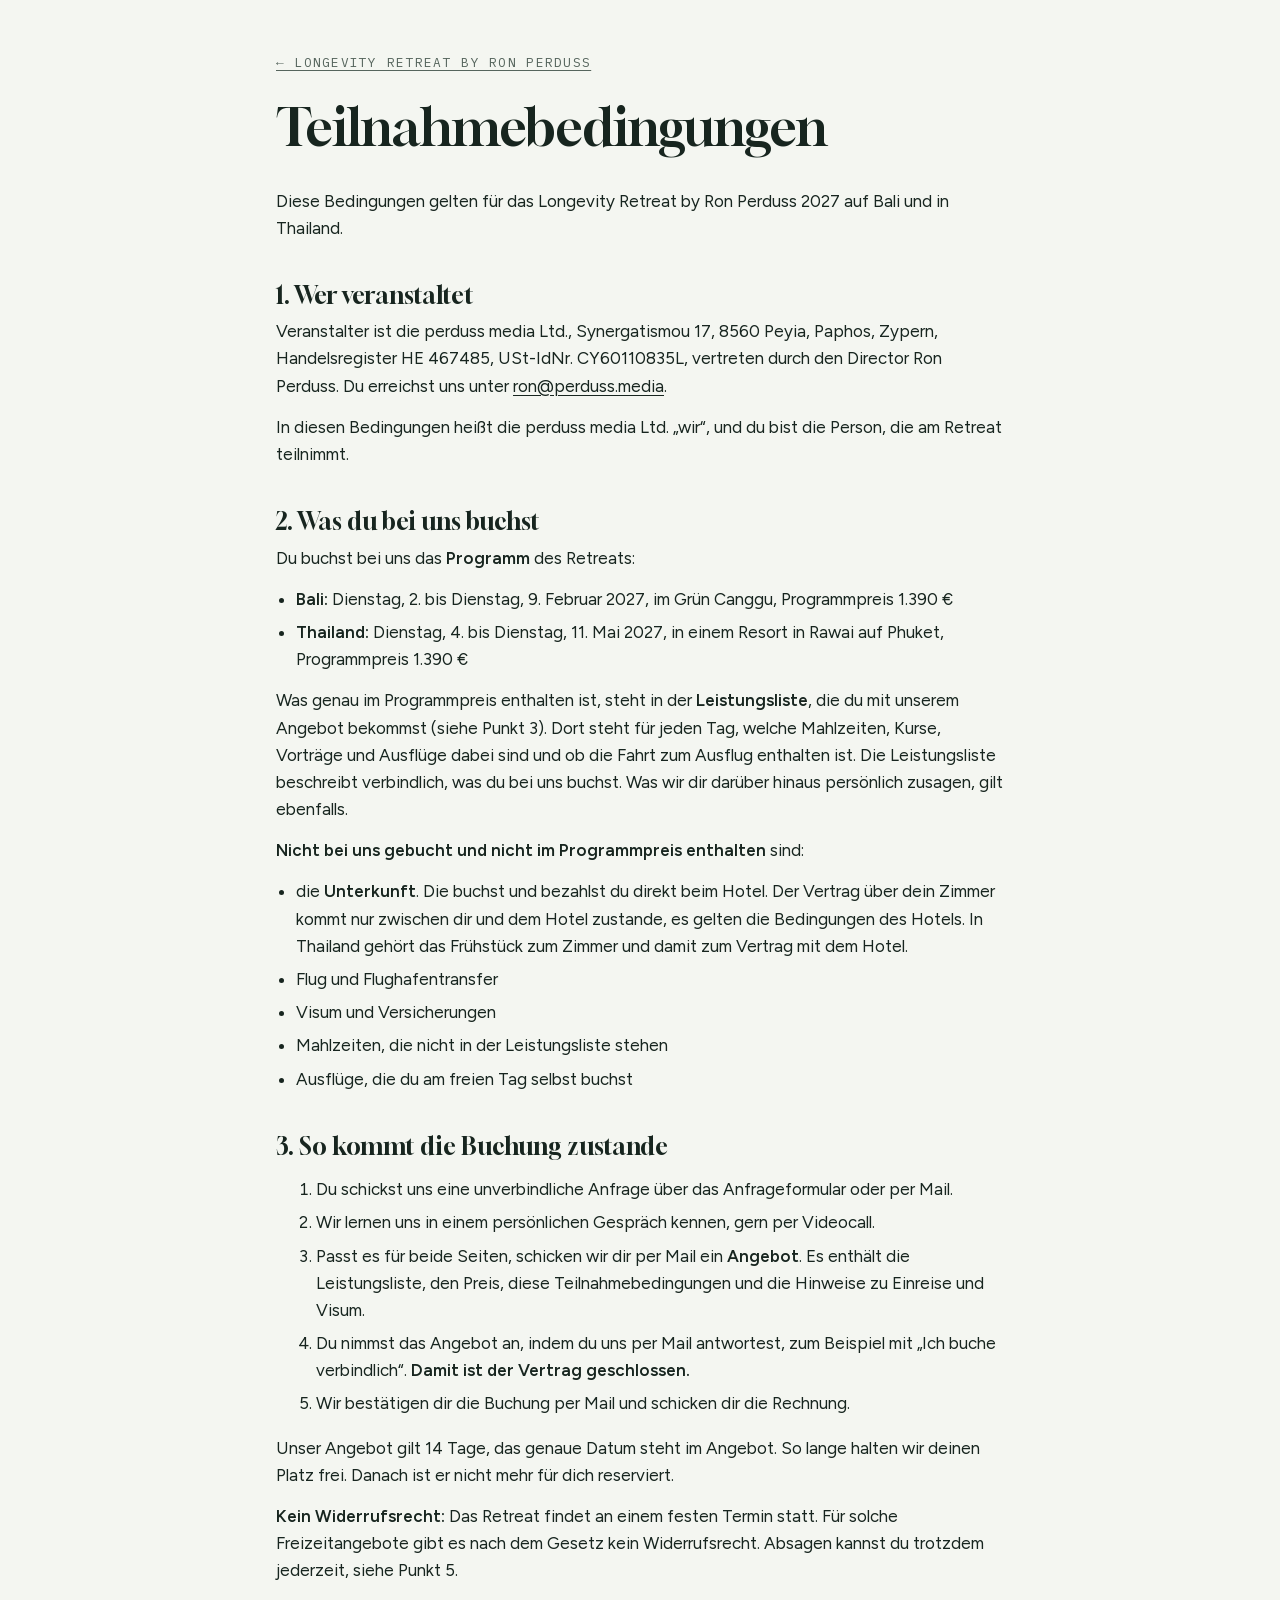
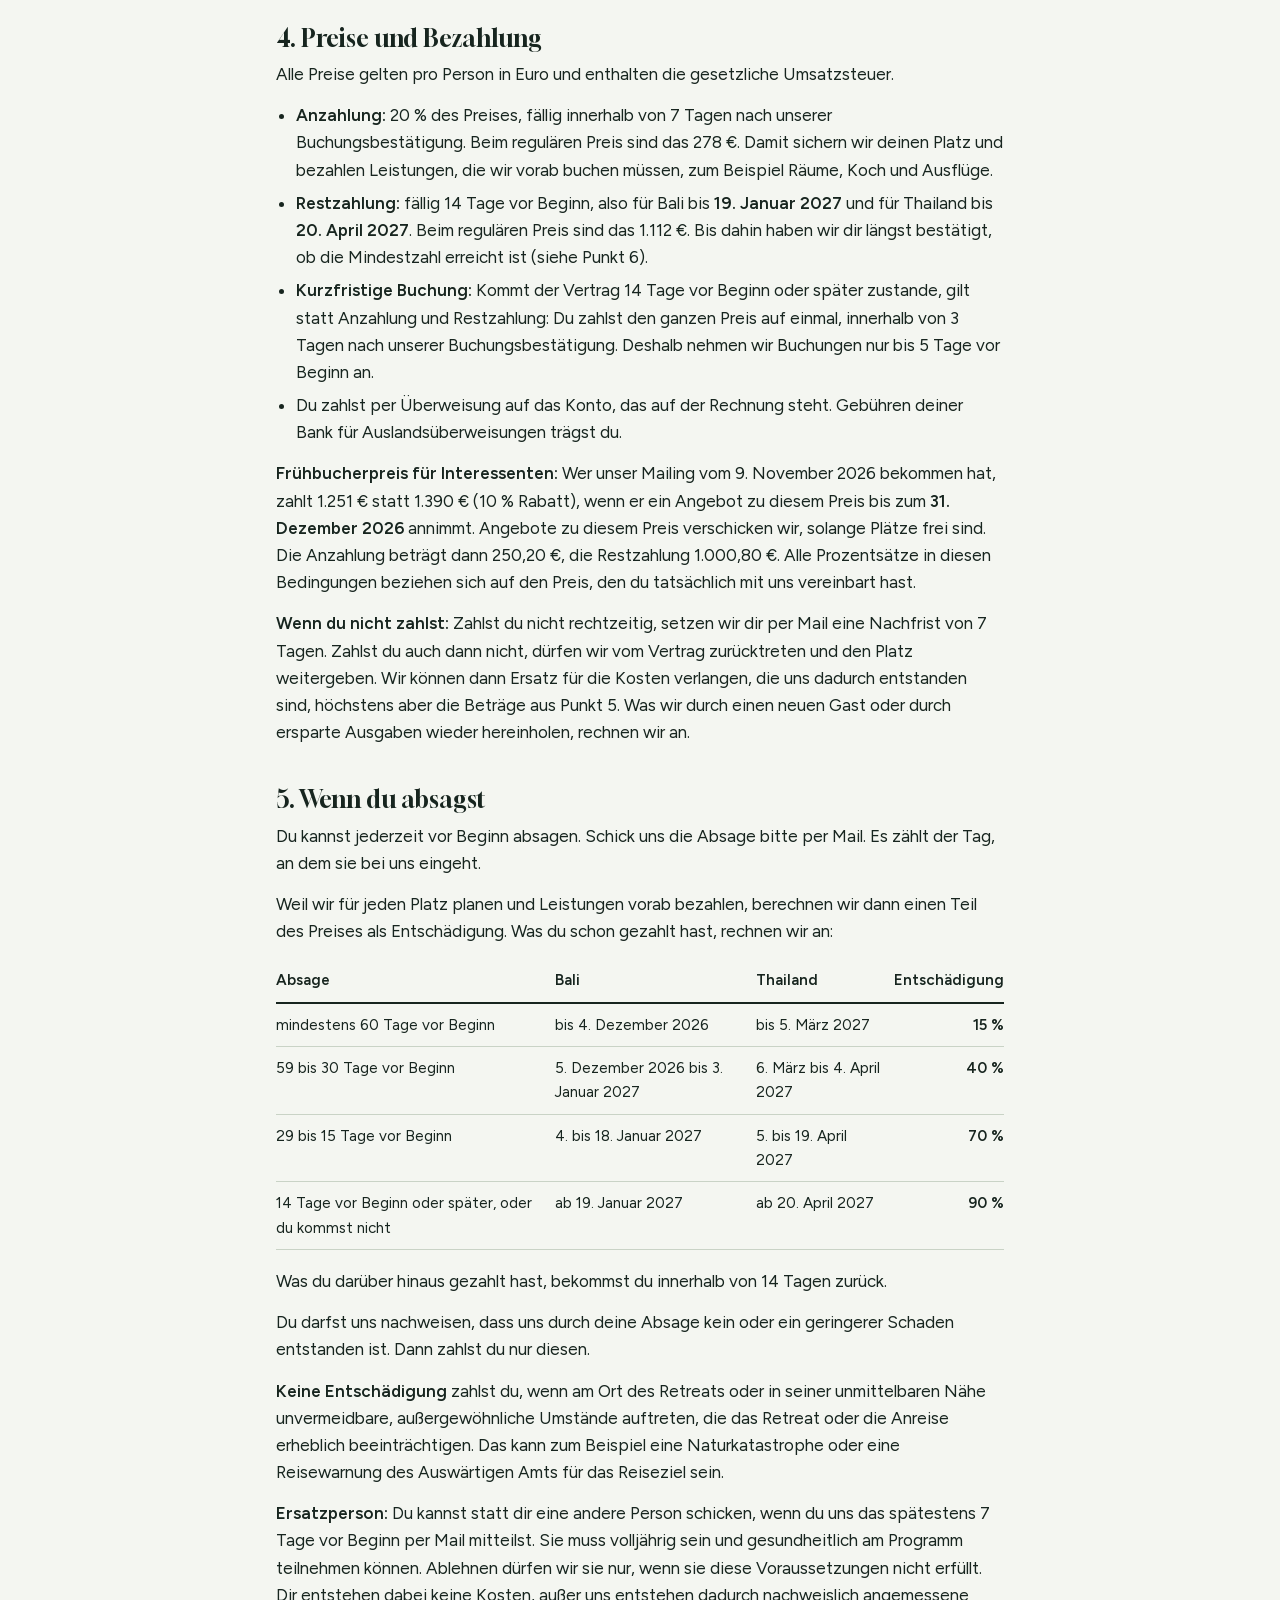
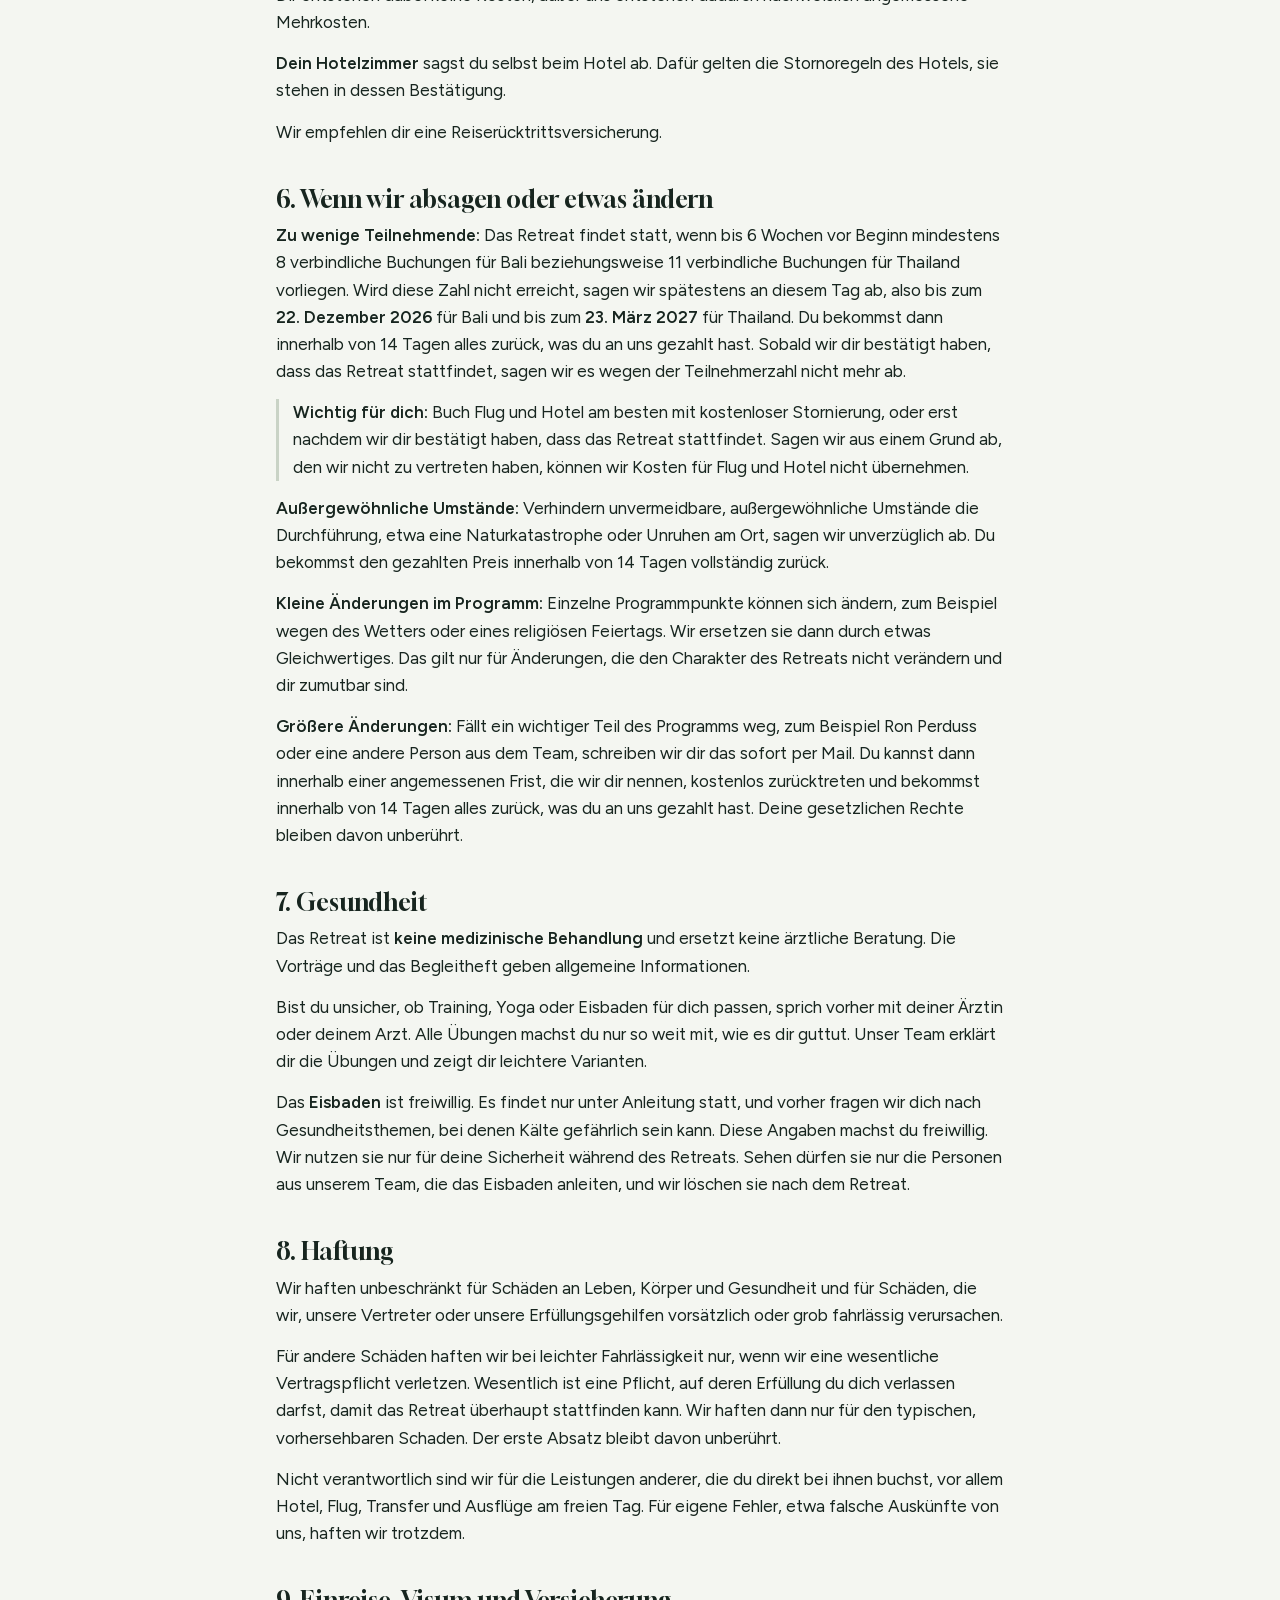
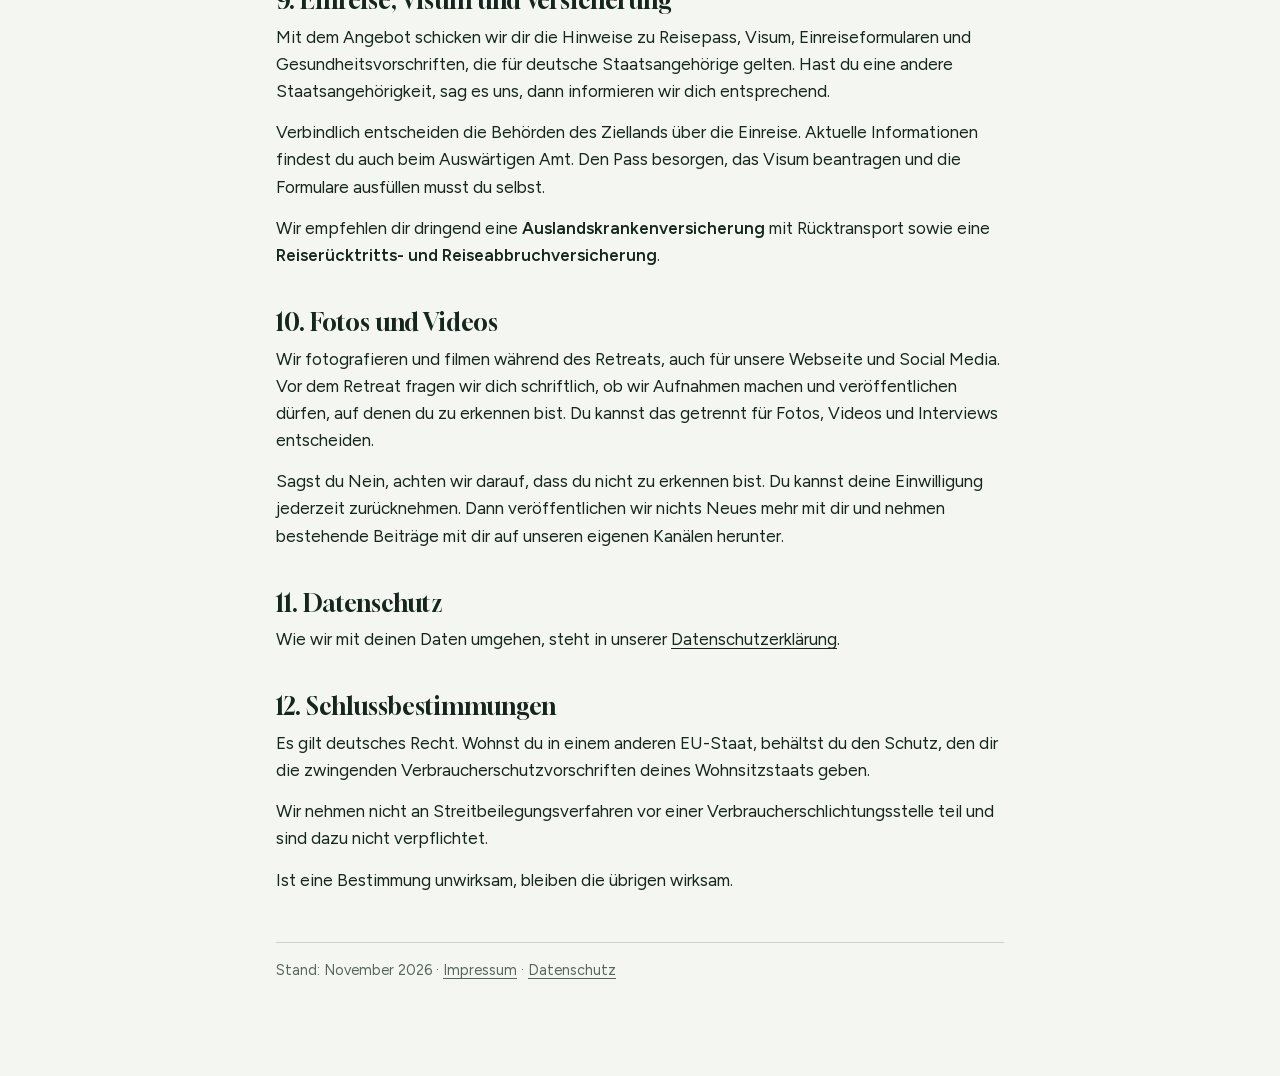
==== agb.html @ 2e9abdec "Teilnahmebedingungen 2027 als eigene Seite (agb.html), verlinkt im Fuß und beim Anfrageformular Text" ====
<!doctype html>
<html lang="de">
<head>
<meta charset="utf-8">
<meta name="viewport" content="width=device-width, initial-scale=1">
<title>Teilnahmebedingungen · Longevity Retreat by Ron Perduss</title>
<link rel="icon" href="img/favicon.png">
<link rel="stylesheet" href="fonts/fonts.css">
<style>
:root{--bg:#f4f6f1;--fg:#17251f;--muted:#56655d;--line:#c9d3c6}
@media (prefers-color-scheme: dark){:root{--bg:#101a15;--fg:#e8eee6;--muted:#9fb0a6;--line:#2d3d34;color-scheme:dark}}
*{box-sizing:border-box}
body{background:var(--bg);color:var(--fg);font-family:"Figtree","Helvetica Neue",Arial,sans-serif;font-size:1.0625rem;line-height:1.6;margin:0}
main{max-width:760px;margin:0 auto;padding:48px 16px 80px}
h1,h2{font-family:"Gloock",Georgia,serif;font-weight:400;line-height:1.1}
h1{font-size:clamp(2.2rem,6vw,3.2rem);margin:24px 0 32px;hyphens:auto}
h2{font-size:1.5rem;margin:40px 0 10px}
p{margin:0 0 14px}
a{color:inherit;text-underline-offset:3px}
.back{font-family:"IBM Plex Mono",monospace;font-size:.8rem;letter-spacing:.1em;text-transform:uppercase;color:var(--muted)}
.small{color:var(--muted);font-size:.9rem;margin-top:48px;border-top:1px solid var(--line);padding-top:16px}
ul{margin:0 0 14px;padding-left:1.2em}
li{margin:0 0 6px}
.tablewrap{margin:6px 0 18px}
table{width:100%;border-collapse:collapse;font-size:.95rem}
th,td{text-align:left;vertical-align:top;padding:9px 10px 9px 0;border-bottom:1px solid var(--line)}
th{font-weight:600;border-bottom:2px solid var(--fg)}
td:last-child,th:last-child{text-align:right;white-space:nowrap;padding-right:0;font-weight:600}
@media (max-width:600px){
thead{display:none}
table,tbody,tr,td{display:block;width:100%}
tr{border-bottom:1px solid var(--line);padding:10px 0}
td,td:last-child{border:0;padding:2px 0;text-align:left;white-space:normal}
td:first-child{font-weight:600}
td[data-label]::before{content:attr(data-label) ": ";color:var(--muted)}
}
.note{border-left:3px solid var(--line);padding-left:14px}
</style>
</head>
<body>
<main>
<a class="back" href="index.html">← Longevity Retreat by Ron Perduss</a>
<h1>Teilnahme&shy;bedingungen</h1>
<p>Diese Bedingungen gelten für das Longevity Retreat by Ron Perduss 2027 auf Bali und in Thailand.</p>

<h2>1. Wer veranstaltet</h2>
<p>Veranstalter ist die perduss media Ltd., Synergatismou 17, 8560 Peyia, Paphos, Zypern, Handelsregister HE 467485, USt-IdNr. CY60110835L, vertreten durch den Director Ron Perduss. Du erreichst uns unter <a href="mailto:ron@perduss.media">ron@perduss.media</a>.</p>
<p>In diesen Bedingungen heißt die perduss media Ltd. „wir“, und du bist die Person, die am Retreat teilnimmt.</p>

<h2>2. Was du bei uns buchst</h2>
<p>Du buchst bei uns das <b>Programm</b> des Retreats:</p>
<ul>
<li><b>Bali:</b> Dienstag, 2. bis Dienstag, 9. Februar 2027, im Grün Canggu, Programmpreis 1.390 €</li>
<li><b>Thailand:</b> Dienstag, 4. bis Dienstag, 11. Mai 2027, in einem Resort in Rawai auf Phuket, Programmpreis 1.390 €</li>
</ul>
<p>Was genau im Programmpreis enthalten ist, steht in der <b>Leistungsliste</b>, die du mit unserem Angebot bekommst (siehe Punkt 3). Dort steht für jeden Tag, welche Mahlzeiten, Kurse, Vorträge und Ausflüge dabei sind und ob die Fahrt zum Ausflug enthalten ist. Die Leistungsliste beschreibt verbindlich, was du bei uns buchst. Was wir dir darüber hinaus persönlich zusagen, gilt ebenfalls.</p>
<p><b>Nicht bei uns gebucht und nicht im Programmpreis enthalten</b> sind:</p>
<ul>
<li>die <b>Unterkunft</b>. Die buchst und bezahlst du direkt beim Hotel. Der Vertrag über dein Zimmer kommt nur zwischen dir und dem Hotel zustande, es gelten die Bedingungen des Hotels. In Thailand gehört das Frühstück zum Zimmer und damit zum Vertrag mit dem Hotel.</li>
<li>Flug und Flughafentransfer</li>
<li>Visum und Versicherungen</li>
<li>Mahlzeiten, die nicht in der Leistungsliste stehen</li>
<li>Ausflüge, die du am freien Tag selbst buchst</li>
</ul>

<h2>3. So kommt die Buchung zustande</h2>
<ol>
<li>Du schickst uns eine unverbindliche Anfrage über das Anfrageformular oder per Mail.</li>
<li>Wir lernen uns in einem persönlichen Gespräch kennen, gern per Videocall.</li>
<li>Passt es für beide Seiten, schicken wir dir per Mail ein <b>Angebot</b>. Es enthält die Leistungsliste, den Preis, diese Teilnahmebedingungen und die Hinweise zu Einreise und Visum.</li>
<li>Du nimmst das Angebot an, indem du uns per Mail antwortest, zum Beispiel mit „Ich buche verbindlich“. <b>Damit ist der Vertrag geschlossen.</b></li>
<li>Wir bestätigen dir die Buchung per Mail und schicken dir die Rechnung.</li>
</ol>
<p>Unser Angebot gilt 14 Tage, das genaue Datum steht im Angebot. So lange halten wir deinen Platz frei. Danach ist er nicht mehr für dich reserviert.</p>
<p><b>Kein Widerrufsrecht:</b> Das Retreat findet an einem festen Termin statt. Für solche Freizeitangebote gibt es nach dem Gesetz kein Widerrufsrecht. Absagen kannst du trotzdem jederzeit, siehe Punkt 5.</p>

<h2>4. Preise und Bezahlung</h2>
<p>Alle Preise gelten pro Person in Euro und enthalten die gesetzliche Umsatzsteuer.</p>
<ul>
<li><b>Anzahlung:</b> 20 % des Preises, fällig innerhalb von 7 Tagen nach unserer Buchungsbestätigung. Beim regulären Preis sind das 278 €. Damit sichern wir deinen Platz und bezahlen Leistungen, die wir vorab buchen müssen, zum Beispiel Räume, Koch und Ausflüge.</li>
<li><b>Restzahlung:</b> fällig 14 Tage vor Beginn, also für Bali bis <b>19. Januar 2027</b> und für Thailand bis <b>20. April 2027</b>. Beim regulären Preis sind das 1.112 €. Bis dahin haben wir dir längst bestätigt, ob die Mindestzahl erreicht ist (siehe Punkt 6).</li>
<li><b>Kurzfristige Buchung:</b> Kommt der Vertrag 14 Tage vor Beginn oder später zustande, gilt statt Anzahlung und Restzahlung: Du zahlst den ganzen Preis auf einmal, innerhalb von 3 Tagen nach unserer Buchungsbestätigung. Deshalb nehmen wir Buchungen nur bis 5 Tage vor Beginn an.</li>
<li>Du zahlst per Überweisung auf das Konto, das auf der Rechnung steht. Gebühren deiner Bank für Auslandsüberweisungen trägst du.</li>
</ul>
<p><b>Frühbucherpreis für Interessenten:</b> Wer unser Mailing vom 9. November 2026 bekommen hat, zahlt 1.251 € statt 1.390 € (10 % Rabatt), wenn er ein Angebot zu diesem Preis bis zum <b>31. Dezember 2026</b> annimmt. Angebote zu diesem Preis verschicken wir, solange Plätze frei sind. Die Anzahlung beträgt dann 250,20 €, die Restzahlung 1.000,80 €. Alle Prozentsätze in diesen Bedingungen beziehen sich auf den Preis, den du tatsächlich mit uns vereinbart hast.</p>
<p><b>Wenn du nicht zahlst:</b> Zahlst du nicht rechtzeitig, setzen wir dir per Mail eine Nachfrist von 7 Tagen. Zahlst du auch dann nicht, dürfen wir vom Vertrag zurücktreten und den Platz weitergeben. Wir können dann Ersatz für die Kosten verlangen, die uns dadurch entstanden sind, höchstens aber die Beträge aus Punkt 5. Was wir durch einen neuen Gast oder durch ersparte Ausgaben wieder hereinholen, rechnen wir an.</p>

<h2>5. Wenn du absagst</h2>
<p>Du kannst jederzeit vor Beginn absagen. Schick uns die Absage bitte per Mail. Es zählt der Tag, an dem sie bei uns eingeht.</p>
<p>Weil wir für jeden Platz planen und Leistungen vorab bezahlen, berechnen wir dann einen Teil des Preises als Entschädigung. Was du schon gezahlt hast, rechnen wir an:</p>
<div class="tablewrap"><table>
<thead><tr><th scope="col">Absage</th><th scope="col">Bali</th><th scope="col">Thailand</th><th scope="col">Entschädigung</th></tr></thead>
<tbody>
<tr><td>mindestens 60 Tage vor Beginn</td><td data-label="Bali">bis 4. Dezember 2026</td><td data-label="Thailand">bis 5. März 2027</td><td data-label="Entschädigung">15 %</td></tr>
<tr><td>59 bis 30 Tage vor Beginn</td><td data-label="Bali">5. Dezember 2026 bis 3. Januar 2027</td><td data-label="Thailand">6. März bis 4. April 2027</td><td data-label="Entschädigung">40 %</td></tr>
<tr><td>29 bis 15 Tage vor Beginn</td><td data-label="Bali">4. bis 18. Januar 2027</td><td data-label="Thailand">5. bis 19. April 2027</td><td data-label="Entschädigung">70 %</td></tr>
<tr><td>14 Tage vor Beginn oder später, oder du kommst nicht</td><td data-label="Bali">ab 19. Januar 2027</td><td data-label="Thailand">ab 20. April 2027</td><td data-label="Entschädigung">90 %</td></tr>
</tbody>
</table></div>
<p>Was du darüber hinaus gezahlt hast, bekommst du innerhalb von 14 Tagen zurück.</p>
<p>Du darfst uns nachweisen, dass uns durch deine Absage kein oder ein geringerer Schaden entstanden ist. Dann zahlst du nur diesen.</p>
<p><b>Keine Entschädigung</b> zahlst du, wenn am Ort des Retreats oder in seiner unmittelbaren Nähe unvermeidbare, außergewöhnliche Umstände auftreten, die das Retreat oder die Anreise erheblich beeinträchtigen. Das kann zum Beispiel eine Naturkatastrophe oder eine Reisewarnung des Auswärtigen Amts für das Reiseziel sein.</p>
<p><b>Ersatzperson:</b> Du kannst statt dir eine andere Person schicken, wenn du uns das spätestens 7 Tage vor Beginn per Mail mitteilst. Sie muss volljährig sein und gesundheitlich am Programm teilnehmen können. Ablehnen dürfen wir sie nur, wenn sie diese Voraussetzungen nicht erfüllt. Dir entstehen dabei keine Kosten, außer uns entstehen dadurch nachweislich angemessene Mehrkosten.</p>
<p><b>Dein Hotelzimmer</b> sagst du selbst beim Hotel ab. Dafür gelten die Stornoregeln des Hotels, sie stehen in dessen Bestätigung.</p>
<p>Wir empfehlen dir eine Reiserücktrittsversicherung.</p>

<h2>6. Wenn wir absagen oder etwas ändern</h2>
<p><b>Zu wenige Teilnehmende:</b> Das Retreat findet statt, wenn bis 6 Wochen vor Beginn mindestens 8 verbindliche Buchungen für Bali beziehungsweise 11 verbindliche Buchungen für Thailand vorliegen. Wird diese Zahl nicht erreicht, sagen wir spätestens an diesem Tag ab, also bis zum <b>22. Dezember 2026</b> für Bali und bis zum <b>23. März 2027</b> für Thailand. Du bekommst dann innerhalb von 14 Tagen alles zurück, was du an uns gezahlt hast. Sobald wir dir bestätigt haben, dass das Retreat stattfindet, sagen wir es wegen der Teilnehmerzahl nicht mehr ab.</p>
<p class="note"><b>Wichtig für dich:</b> Buch Flug und Hotel am besten mit kostenloser Stornierung, oder erst nachdem wir dir bestätigt haben, dass das Retreat stattfindet. Sagen wir aus einem Grund ab, den wir nicht zu vertreten haben, können wir Kosten für Flug und Hotel nicht übernehmen.</p>
<p><b>Außergewöhnliche Umstände:</b> Verhindern unvermeidbare, außergewöhnliche Umstände die Durchführung, etwa eine Naturkatastrophe oder Unruhen am Ort, sagen wir unverzüglich ab. Du bekommst den gezahlten Preis innerhalb von 14 Tagen vollständig zurück.</p>
<p><b>Kleine Änderungen im Programm:</b> Einzelne Programmpunkte können sich ändern, zum Beispiel wegen des Wetters oder eines religiösen Feiertags. Wir ersetzen sie dann durch etwas Gleichwertiges. Das gilt nur für Änderungen, die den Charakter des Retreats nicht verändern und dir zumutbar sind.</p>
<p><b>Größere Änderungen:</b> Fällt ein wichtiger Teil des Programms weg, zum Beispiel Ron Perduss oder eine andere Person aus dem Team, schreiben wir dir das sofort per Mail. Du kannst dann innerhalb einer angemessenen Frist, die wir dir nennen, kostenlos zurücktreten und bekommst innerhalb von 14 Tagen alles zurück, was du an uns gezahlt hast. Deine gesetzlichen Rechte bleiben davon unberührt.</p>

<h2>7. Gesundheit</h2>
<p>Das Retreat ist <b>keine medizinische Behandlung</b> und ersetzt keine ärztliche Beratung. Die Vorträge und das Begleitheft geben allgemeine Informationen.</p>
<p>Bist du unsicher, ob Training, Yoga oder Eisbaden für dich passen, sprich vorher mit deiner Ärztin oder deinem Arzt. Alle Übungen machst du nur so weit mit, wie es dir guttut. Unser Team erklärt dir die Übungen und zeigt dir leichtere Varianten.</p>
<p>Das <b>Eisbaden</b> ist freiwillig. Es findet nur unter Anleitung statt, und vorher fragen wir dich nach Gesundheitsthemen, bei denen Kälte gefährlich sein kann. Diese Angaben machst du freiwillig. Wir nutzen sie nur für deine Sicherheit während des Retreats. Sehen dürfen sie nur die Personen aus unserem Team, die das Eisbaden anleiten, und wir löschen sie nach dem Retreat.</p>

<h2>8. Haftung</h2>
<p>Wir haften unbeschränkt für Schäden an Leben, Körper und Gesundheit und für Schäden, die wir, unsere Vertreter oder unsere Erfüllungsgehilfen vorsätzlich oder grob fahrlässig verursachen.</p>
<p>Für andere Schäden haften wir bei leichter Fahrlässigkeit nur, wenn wir eine wesentliche Vertragspflicht verletzen. Wesentlich ist eine Pflicht, auf deren Erfüllung du dich verlassen darfst, damit das Retreat überhaupt stattfinden kann. Wir haften dann nur für den typischen, vorhersehbaren Schaden. Der erste Absatz bleibt davon unberührt.</p>
<p>Nicht verantwortlich sind wir für die Leistungen anderer, die du direkt bei ihnen buchst, vor allem Hotel, Flug, Transfer und Ausflüge am freien Tag. Für eigene Fehler, etwa falsche Auskünfte von uns, haften wir trotzdem.</p>

<h2>9. Einreise, Visum und Versicherung</h2>
<p>Mit dem Angebot schicken wir dir die Hinweise zu Reisepass, Visum, Einreiseformularen und Gesundheitsvorschriften, die für deutsche Staatsangehörige gelten. Hast du eine andere Staatsangehörigkeit, sag es uns, dann informieren wir dich entsprechend.</p>
<p>Verbindlich entscheiden die Behörden des Ziellands über die Einreise. Aktuelle Informationen findest du auch beim Auswärtigen Amt. Den Pass besorgen, das Visum beantragen und die Formulare ausfüllen musst du selbst.</p>
<p>Wir empfehlen dir dringend eine <b>Auslandskrankenversicherung</b> mit Rücktransport sowie eine <b>Reiserücktritts- und Reiseabbruchversicherung</b>.</p>

<h2>10. Fotos und Videos</h2>
<p>Wir fotografieren und filmen während des Retreats, auch für unsere Webseite und Social Media. Vor dem Retreat fragen wir dich schriftlich, ob wir Aufnahmen machen und veröffentlichen dürfen, auf denen du zu erkennen bist. Du kannst das getrennt für Fotos, Videos und Interviews entscheiden.</p>
<p>Sagst du Nein, achten wir darauf, dass du nicht zu erkennen bist. Du kannst deine Einwilligung jederzeit zurücknehmen. Dann veröffentlichen wir nichts Neues mehr mit dir und nehmen bestehende Beiträge mit dir auf unseren eigenen Kanälen herunter.</p>

<h2>11. Datenschutz</h2>
<p>Wie wir mit deinen Daten umgehen, steht in unserer <a href="datenschutz.html">Datenschutzerklärung</a>.</p>

<h2>12. Schlussbestimmungen</h2>
<p>Es gilt deutsches Recht. Wohnst du in einem anderen EU-Staat, behältst du den Schutz, den dir die zwingenden Verbraucherschutzvorschriften deines Wohnsitzstaats geben.</p>
<p>Wir nehmen nicht an Streitbeilegungsverfahren vor einer Verbraucherschlichtungsstelle teil und sind dazu nicht verpflichtet.</p>
<p>Ist eine Bestimmung unwirksam, bleiben die übrigen wirksam.</p>

<p class="small">Stand: November 2026 · <a href="impressum.html">Impressum</a> · <a href="datenschutz.html">Datenschutz</a></p>
</main>
</body>
</html>
---- fonts/fonts.css ----
@font-face {
  font-family: 'Figtree';
  font-style: normal;
  font-weight: 400;
  font-display: swap;
  src: url(Figtree-400-latin-ext.woff2) format('woff2');
  unicode-range: U+0100-02BA, U+02BD-02C5, U+02C7-02CC, U+02CE-02D7, U+02DD-02FF, U+0304, U+0308, U+0329, U+1D00-1DBF, U+1E00-1E9F, U+1EF2-1EFF, U+2020, U+20A0-20AB, U+20AD-20C4, U+2113, U+2C60-2C7F, U+A720-A7FF;
}
@font-face {
  font-family: 'Figtree';
  font-style: normal;
  font-weight: 400;
  font-display: swap;
  src: url(Figtree-400-latin.woff2) format('woff2');
  unicode-range: U+0000-00FF, U+0131, U+0152-0153, U+02BB-02BC, U+02C6, U+02DA, U+02DC, U+0304, U+0308, U+0329, U+2000-206F, U+20AC, U+2122, U+2191, U+2193, U+2212, U+2215, U+FEFF, U+FFFD;
}
@font-face {
  font-family: 'Figtree';
  font-style: normal;
  font-weight: 500;
  font-display: swap;
  src: url(Figtree-500-latin-ext.woff2) format('woff2');
  unicode-range: U+0100-02BA, U+02BD-02C5, U+02C7-02CC, U+02CE-02D7, U+02DD-02FF, U+0304, U+0308, U+0329, U+1D00-1DBF, U+1E00-1E9F, U+1EF2-1EFF, U+2020, U+20A0-20AB, U+20AD-20C4, U+2113, U+2C60-2C7F, U+A720-A7FF;
}
@font-face {
  font-family: 'Figtree';
  font-style: normal;
  font-weight: 500;
  font-display: swap;
  src: url(Figtree-500-latin.woff2) format('woff2');
  unicode-range: U+0000-00FF, U+0131, U+0152-0153, U+02BB-02BC, U+02C6, U+02DA, U+02DC, U+0304, U+0308, U+0329, U+2000-206F, U+20AC, U+2122, U+2191, U+2193, U+2212, U+2215, U+FEFF, U+FFFD;
}
@font-face {
  font-family: 'Figtree';
  font-style: normal;
  font-weight: 600;
  font-display: swap;
  src: url(Figtree-600-latin-ext.woff2) format('woff2');
  unicode-range: U+0100-02BA, U+02BD-02C5, U+02C7-02CC, U+02CE-02D7, U+02DD-02FF, U+0304, U+0308, U+0329, U+1D00-1DBF, U+1E00-1E9F, U+1EF2-1EFF, U+2020, U+20A0-20AB, U+20AD-20C4, U+2113, U+2C60-2C7F, U+A720-A7FF;
}
@font-face {
  font-family: 'Figtree';
  font-style: normal;
  font-weight: 600;
  font-display: swap;
  src: url(Figtree-600-latin.woff2) format('woff2');
  unicode-range: U+0000-00FF, U+0131, U+0152-0153, U+02BB-02BC, U+02C6, U+02DA, U+02DC, U+0304, U+0308, U+0329, U+2000-206F, U+20AC, U+2122, U+2191, U+2193, U+2212, U+2215, U+FEFF, U+FFFD;
}
@font-face {
  font-family: 'Gloock';
  font-style: normal;
  font-weight: 400;
  font-display: swap;
  src: url(Gloock-400-latin-ext.woff2) format('woff2');
  unicode-range: U+0100-02BA, U+02BD-02C5, U+02C7-02CC, U+02CE-02D7, U+02DD-02FF, U+0304, U+0308, U+0329, U+1D00-1DBF, U+1E00-1E9F, U+1EF2-1EFF, U+2020, U+20A0-20AB, U+20AD-20C4, U+2113, U+2C60-2C7F, U+A720-A7FF;
}
@font-face {
  font-family: 'Gloock';
  font-style: normal;
  font-weight: 400;
  font-display: swap;
  src: url(Gloock-400-latin.woff2) format('woff2');
  unicode-range: U+0000-00FF, U+0131, U+0152-0153, U+02BB-02BC, U+02C6, U+02DA, U+02DC, U+0304, U+0308, U+0329, U+2000-206F, U+20AC, U+2122, U+2191, U+2193, U+2212, U+2215, U+FEFF, U+FFFD;
}
@font-face {
  font-family: 'IBM Plex Mono';
  font-style: normal;
  font-weight: 400;
  font-display: swap;
  src: url(IBMPlexMono-400-latin-ext.woff2) format('woff2');
  unicode-range: U+0100-02BA, U+02BD-02C5, U+02C7-02CC, U+02CE-02D7, U+02DD-02FF, U+0304, U+0308, U+0329, U+1D00-1DBF, U+1E00-1E9F, U+1EF2-1EFF, U+2020, U+20A0-20AB, U+20AD-20C4, U+2113, U+2C60-2C7F, U+A720-A7FF;
}
@font-face {
  font-family: 'IBM Plex Mono';
  font-style: normal;
  font-weight: 400;
  font-display: swap;
  src: url(IBMPlexMono-400-latin.woff2) format('woff2');
  unicode-range: U+0000-00FF, U+0131, U+0152-0153, U+02BB-02BC, U+02C6, U+02DA, U+02DC, U+0304, U+0308, U+0329, U+2000-206F, U+20AC, U+2122, U+2191, U+2193, U+2212, U+2215, U+FEFF, U+FFFD;
}
@font-face {
  font-family: 'IBM Plex Mono';
  font-style: normal;
  font-weight: 500;
  font-display: swap;
  src: url(IBMPlexMono-500-latin-ext.woff2) format('woff2');
  unicode-range: U+0100-02BA, U+02BD-02C5, U+02C7-02CC, U+02CE-02D7, U+02DD-02FF, U+0304, U+0308, U+0329, U+1D00-1DBF, U+1E00-1E9F, U+1EF2-1EFF, U+2020, U+20A0-20AB, U+20AD-20C4, U+2113, U+2C60-2C7F, U+A720-A7FF;
}
@font-face {
  font-family: 'IBM Plex Mono';
  font-style: normal;
  font-weight: 500;
  font-display: swap;
  src: url(IBMPlexMono-500-latin.woff2) format('woff2');
  unicode-range: U+0000-00FF, U+0131, U+0152-0153, U+02BB-02BC, U+02C6, U+02DA, U+02DC, U+0304, U+0308, U+0329, U+2000-206F, U+20AC, U+2122, U+2191, U+2193, U+2212, U+2215, U+FEFF, U+FFFD;
}
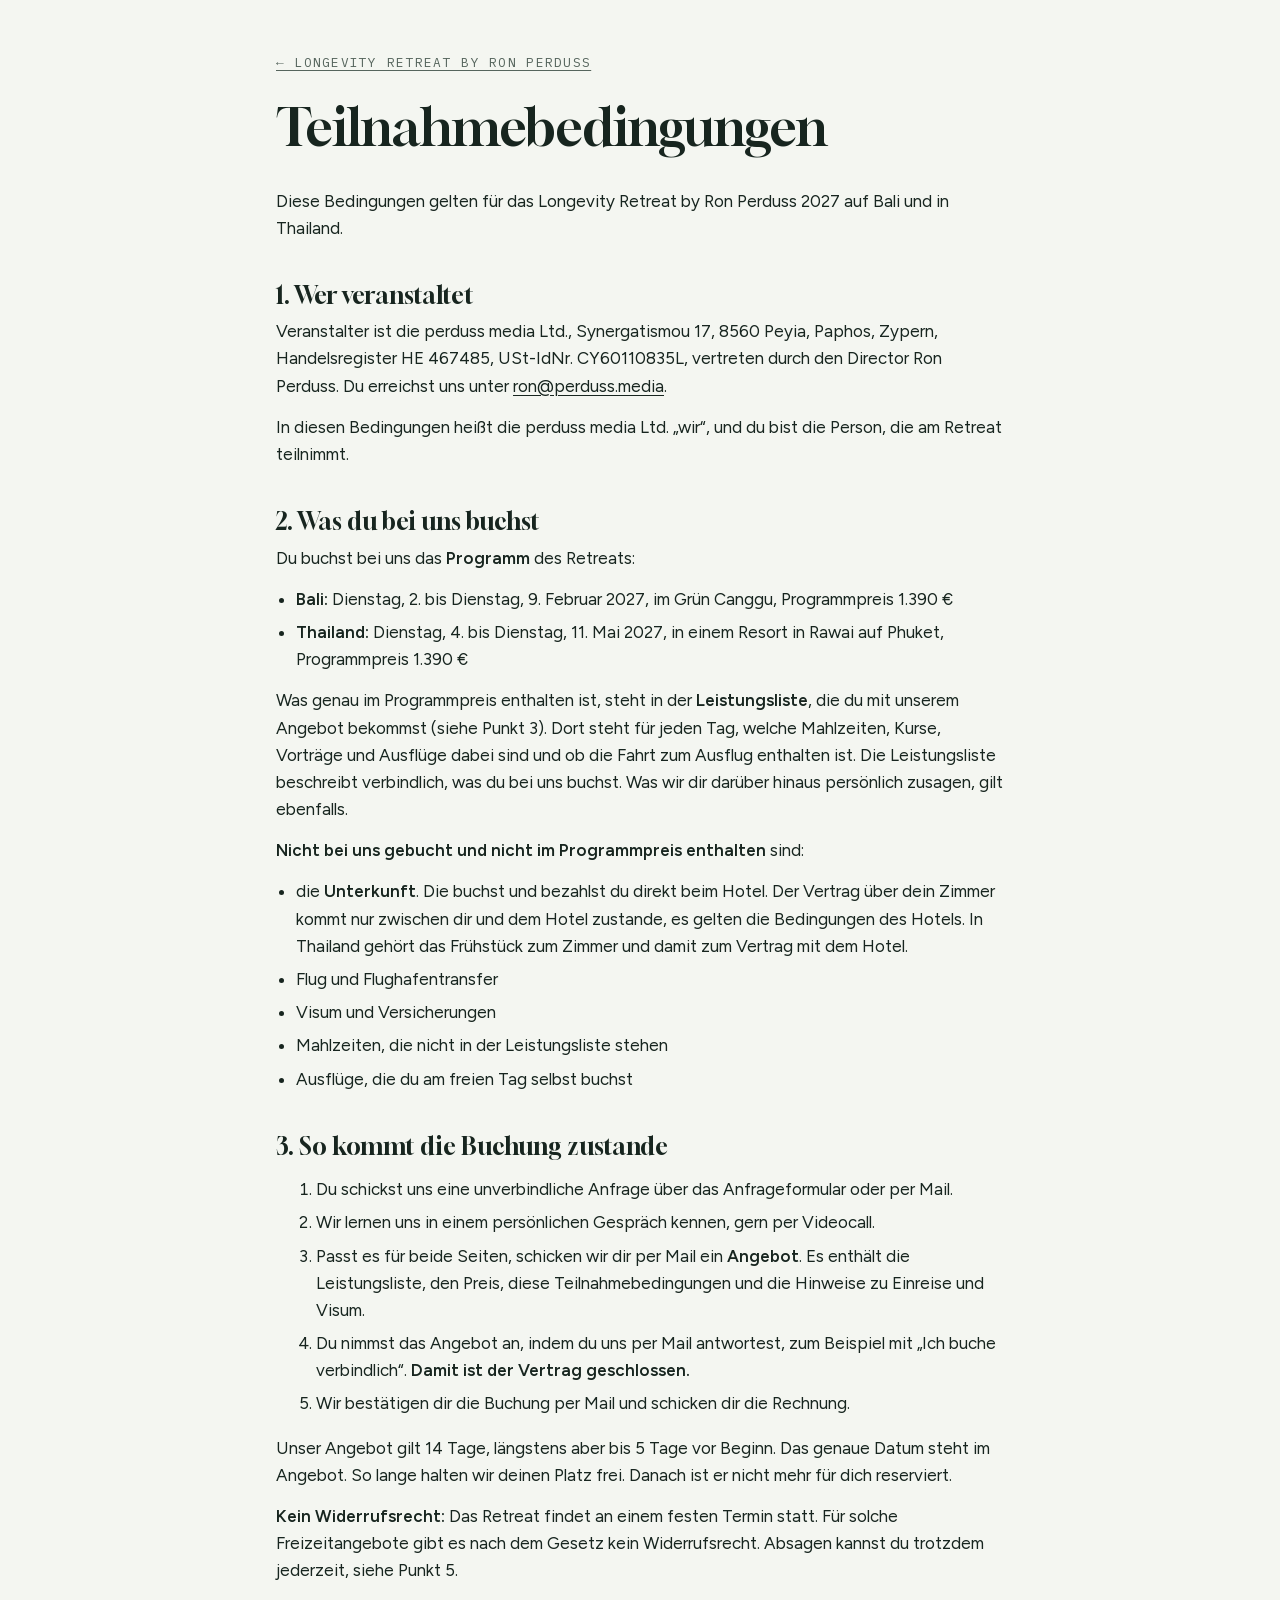
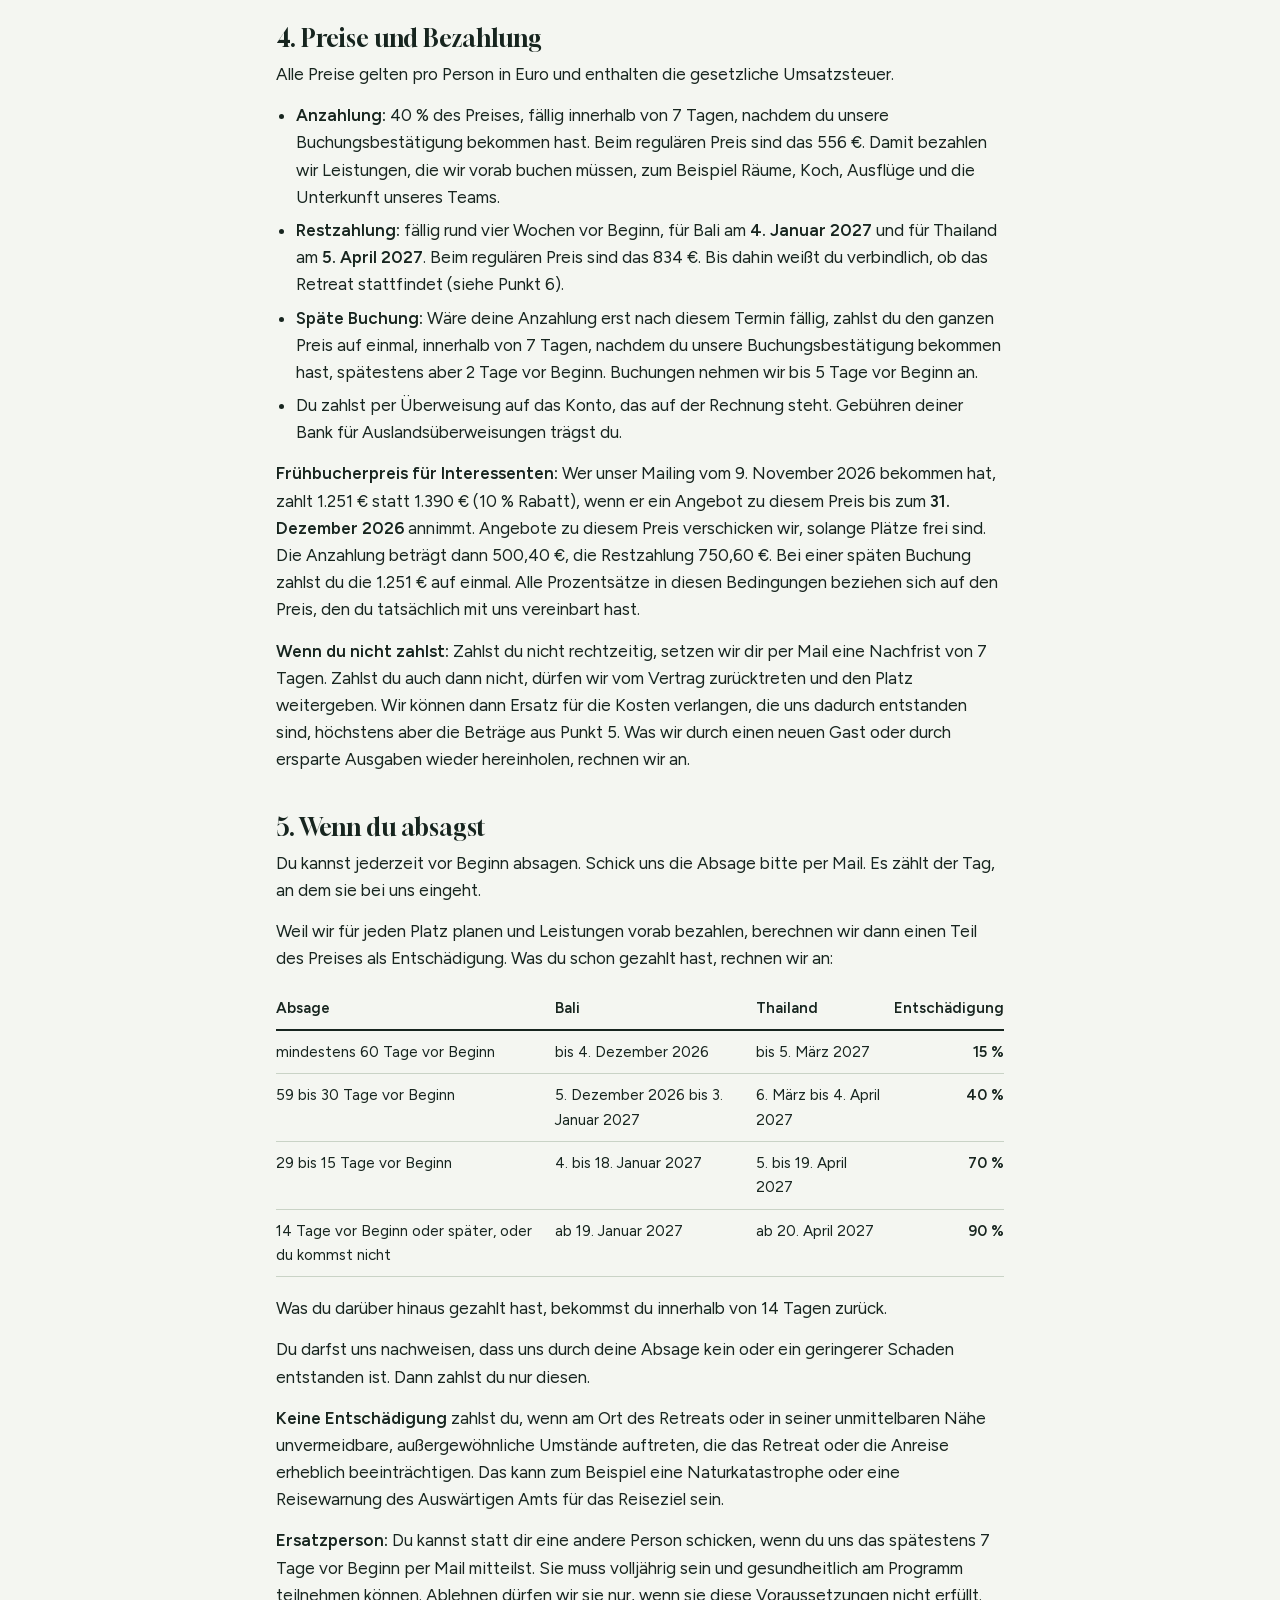
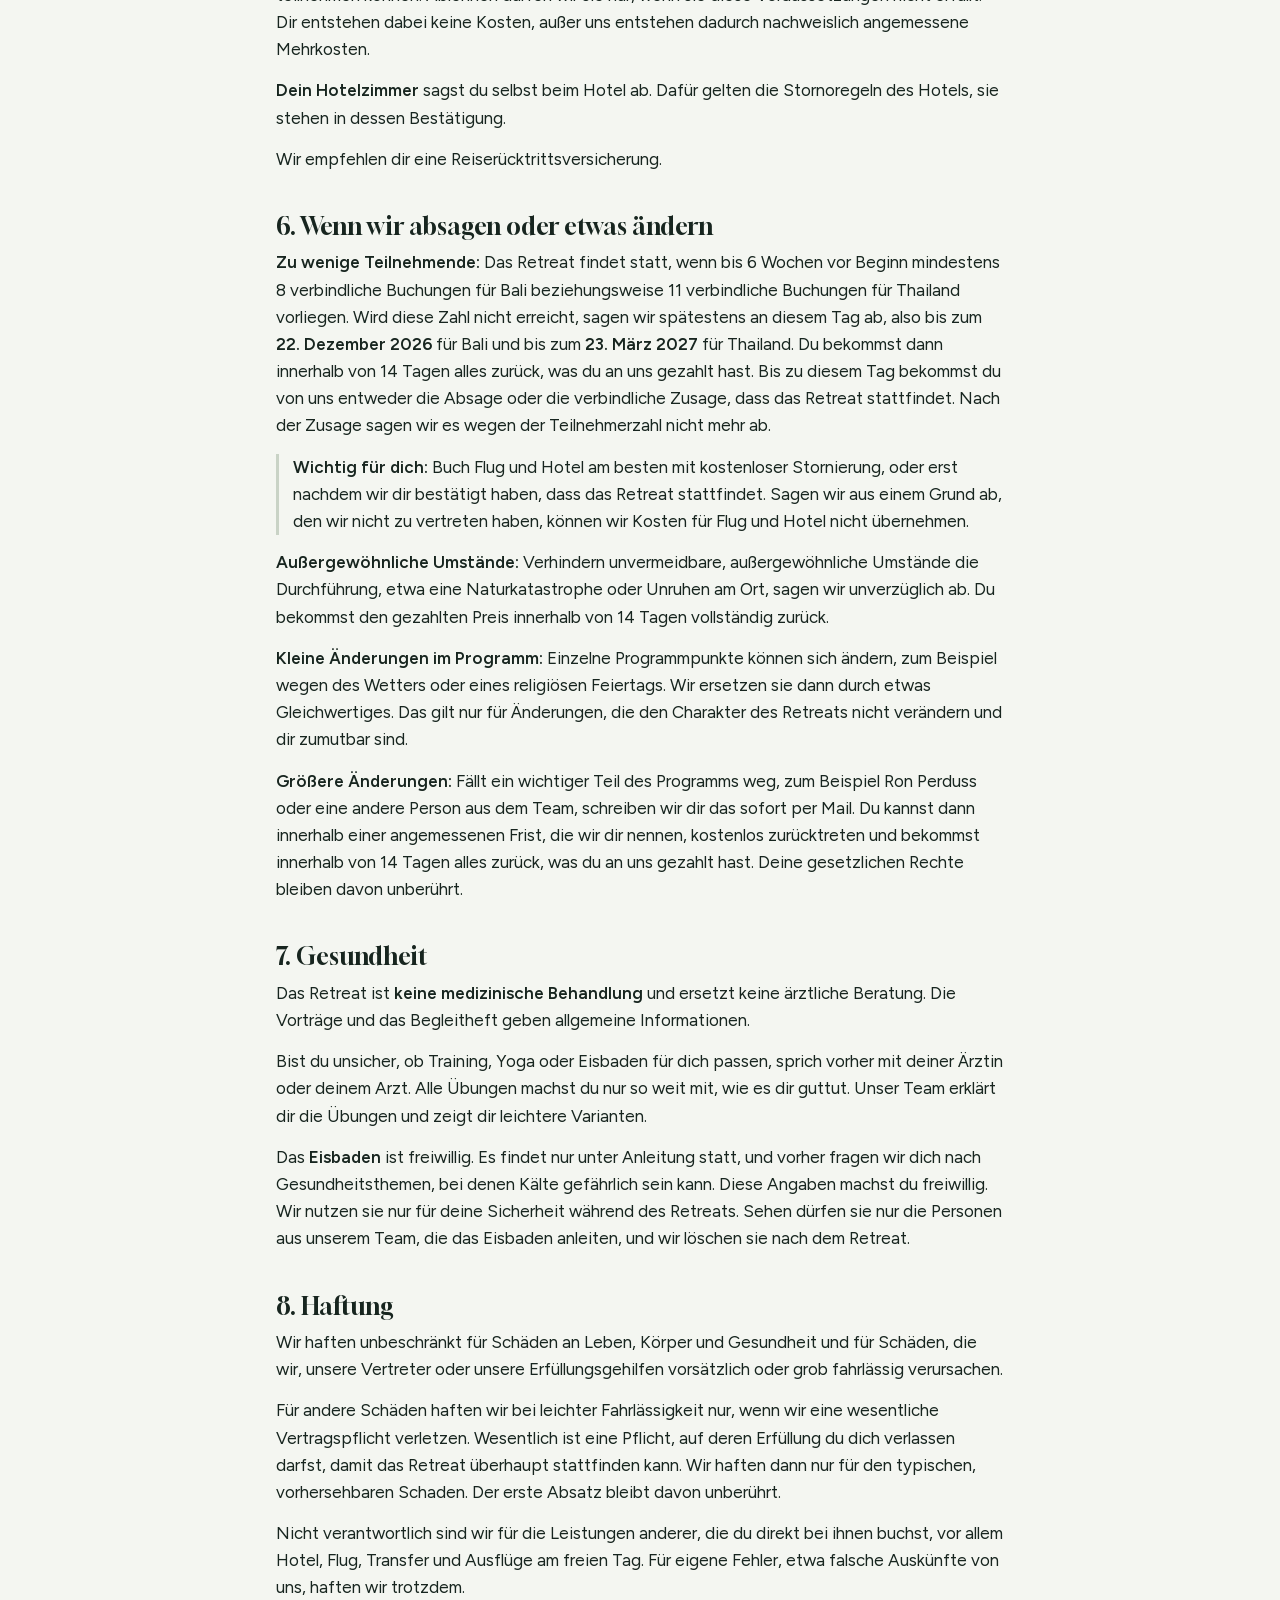
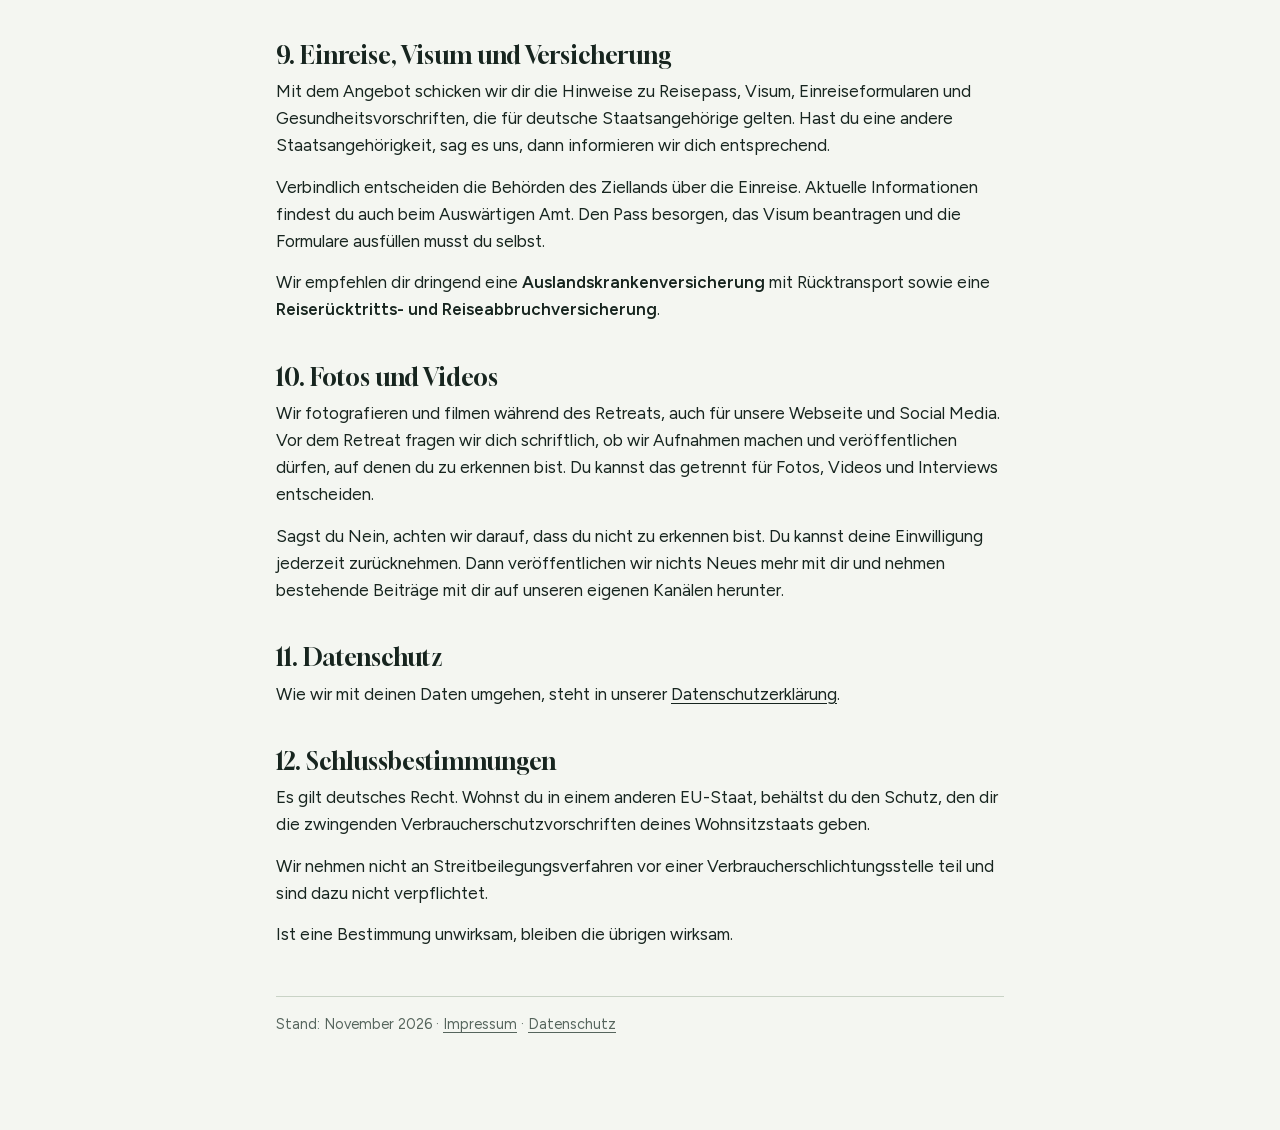
==== commit f058aa56: "Teilnahmebedingungen: 40 % Anzahlung, Restzahlung rund vier Wochen vor Beginn - Anzahlung 40 % (556 " ====
--- a/agb.html
+++ b/agb.html
@@ -71,18 +71,18 @@
 <li>Du nimmst das Angebot an, indem du uns per Mail antwortest, zum Beispiel mit „Ich buche verbindlich“. <b>Damit ist der Vertrag geschlossen.</b></li>
 <li>Wir bestätigen dir die Buchung per Mail und schicken dir die Rechnung.</li>
 </ol>
-<p>Unser Angebot gilt 14 Tage, das genaue Datum steht im Angebot. So lange halten wir deinen Platz frei. Danach ist er nicht mehr für dich reserviert.</p>
+<p>Unser Angebot gilt 14 Tage, längstens aber bis 5 Tage vor Beginn. Das genaue Datum steht im Angebot. So lange halten wir deinen Platz frei. Danach ist er nicht mehr für dich reserviert.</p>
 <p><b>Kein Widerrufsrecht:</b> Das Retreat findet an einem festen Termin statt. Für solche Freizeitangebote gibt es nach dem Gesetz kein Widerrufsrecht. Absagen kannst du trotzdem jederzeit, siehe Punkt 5.</p>
 
 <h2>4. Preise und Bezahlung</h2>
 <p>Alle Preise gelten pro Person in Euro und enthalten die gesetzliche Umsatzsteuer.</p>
 <ul>
-<li><b>Anzahlung:</b> 20 % des Preises, fällig innerhalb von 7 Tagen nach unserer Buchungsbestätigung. Beim regulären Preis sind das 278 €. Damit sichern wir deinen Platz und bezahlen Leistungen, die wir vorab buchen müssen, zum Beispiel Räume, Koch und Ausflüge.</li>
-<li><b>Restzahlung:</b> fällig 14 Tage vor Beginn, also für Bali bis <b>19. Januar 2027</b> und für Thailand bis <b>20. April 2027</b>. Beim regulären Preis sind das 1.112 €. Bis dahin haben wir dir längst bestätigt, ob die Mindestzahl erreicht ist (siehe Punkt 6).</li>
-<li><b>Kurzfristige Buchung:</b> Kommt der Vertrag 14 Tage vor Beginn oder später zustande, gilt statt Anzahlung und Restzahlung: Du zahlst den ganzen Preis auf einmal, innerhalb von 3 Tagen nach unserer Buchungsbestätigung. Deshalb nehmen wir Buchungen nur bis 5 Tage vor Beginn an.</li>
+<li><b>Anzahlung:</b> 40 % des Preises, fällig innerhalb von 7 Tagen, nachdem du unsere Buchungsbestätigung bekommen hast. Beim regulären Preis sind das 556 €. Damit bezahlen wir Leistungen, die wir vorab buchen müssen, zum Beispiel Räume, Koch, Ausflüge und die Unterkunft unseres Teams.</li>
+<li><b>Restzahlung:</b> fällig rund vier Wochen vor Beginn, für Bali am <b>4. Januar 2027</b> und für Thailand am <b>5. April 2027</b>. Beim regulären Preis sind das 834 €. Bis dahin weißt du verbindlich, ob das Retreat stattfindet (siehe Punkt 6).</li>
+<li><b>Späte Buchung:</b> Wäre deine Anzahlung erst nach diesem Termin fällig, zahlst du den ganzen Preis auf einmal, innerhalb von 7 Tagen, nachdem du unsere Buchungsbestätigung bekommen hast, spätestens aber 2 Tage vor Beginn. Buchungen nehmen wir bis 5 Tage vor Beginn an.</li>
 <li>Du zahlst per Überweisung auf das Konto, das auf der Rechnung steht. Gebühren deiner Bank für Auslandsüberweisungen trägst du.</li>
 </ul>
-<p><b>Frühbucherpreis für Interessenten:</b> Wer unser Mailing vom 9. November 2026 bekommen hat, zahlt 1.251 € statt 1.390 € (10 % Rabatt), wenn er ein Angebot zu diesem Preis bis zum <b>31. Dezember 2026</b> annimmt. Angebote zu diesem Preis verschicken wir, solange Plätze frei sind. Die Anzahlung beträgt dann 250,20 €, die Restzahlung 1.000,80 €. Alle Prozentsätze in diesen Bedingungen beziehen sich auf den Preis, den du tatsächlich mit uns vereinbart hast.</p>
+<p><b>Frühbucherpreis für Interessenten:</b> Wer unser Mailing vom 9. November 2026 bekommen hat, zahlt 1.251 € statt 1.390 € (10 % Rabatt), wenn er ein Angebot zu diesem Preis bis zum <b>31. Dezember 2026</b> annimmt. Angebote zu diesem Preis verschicken wir, solange Plätze frei sind. Die Anzahlung beträgt dann 500,40 €, die Restzahlung 750,60 €. Bei einer späten Buchung zahlst du die 1.251 € auf einmal. Alle Prozentsätze in diesen Bedingungen beziehen sich auf den Preis, den du tatsächlich mit uns vereinbart hast.</p>
 <p><b>Wenn du nicht zahlst:</b> Zahlst du nicht rechtzeitig, setzen wir dir per Mail eine Nachfrist von 7 Tagen. Zahlst du auch dann nicht, dürfen wir vom Vertrag zurücktreten und den Platz weitergeben. Wir können dann Ersatz für die Kosten verlangen, die uns dadurch entstanden sind, höchstens aber die Beträge aus Punkt 5. Was wir durch einen neuen Gast oder durch ersparte Ausgaben wieder hereinholen, rechnen wir an.</p>
 
 <h2>5. Wenn du absagst</h2>
@@ -105,7 +105,7 @@
 <p>Wir empfehlen dir eine Reiserücktrittsversicherung.</p>
 
 <h2>6. Wenn wir absagen oder etwas ändern</h2>
-<p><b>Zu wenige Teilnehmende:</b> Das Retreat findet statt, wenn bis 6 Wochen vor Beginn mindestens 8 verbindliche Buchungen für Bali beziehungsweise 11 verbindliche Buchungen für Thailand vorliegen. Wird diese Zahl nicht erreicht, sagen wir spätestens an diesem Tag ab, also bis zum <b>22. Dezember 2026</b> für Bali und bis zum <b>23. März 2027</b> für Thailand. Du bekommst dann innerhalb von 14 Tagen alles zurück, was du an uns gezahlt hast. Sobald wir dir bestätigt haben, dass das Retreat stattfindet, sagen wir es wegen der Teilnehmerzahl nicht mehr ab.</p>
+<p><b>Zu wenige Teilnehmende:</b> Das Retreat findet statt, wenn bis 6 Wochen vor Beginn mindestens 8 verbindliche Buchungen für Bali beziehungsweise 11 verbindliche Buchungen für Thailand vorliegen. Wird diese Zahl nicht erreicht, sagen wir spätestens an diesem Tag ab, also bis zum <b>22. Dezember 2026</b> für Bali und bis zum <b>23. März 2027</b> für Thailand. Du bekommst dann innerhalb von 14 Tagen alles zurück, was du an uns gezahlt hast. Bis zu diesem Tag bekommst du von uns entweder die Absage oder die verbindliche Zusage, dass das Retreat stattfindet. Nach der Zusage sagen wir es wegen der Teilnehmerzahl nicht mehr ab.</p>
 <p class="note"><b>Wichtig für dich:</b> Buch Flug und Hotel am besten mit kostenloser Stornierung, oder erst nachdem wir dir bestätigt haben, dass das Retreat stattfindet. Sagen wir aus einem Grund ab, den wir nicht zu vertreten haben, können wir Kosten für Flug und Hotel nicht übernehmen.</p>
 <p><b>Außergewöhnliche Umstände:</b> Verhindern unvermeidbare, außergewöhnliche Umstände die Durchführung, etwa eine Naturkatastrophe oder Unruhen am Ort, sagen wir unverzüglich ab. Du bekommst den gezahlten Preis innerhalb von 14 Tagen vollständig zurück.</p>
 <p><b>Kleine Änderungen im Programm:</b> Einzelne Programmpunkte können sich ändern, zum Beispiel wegen des Wetters oder eines religiösen Feiertags. Wir ersetzen sie dann durch etwas Gleichwertiges. Das gilt nur für Änderungen, die den Charakter des Retreats nicht verändern und dir zumutbar sind.</p>
